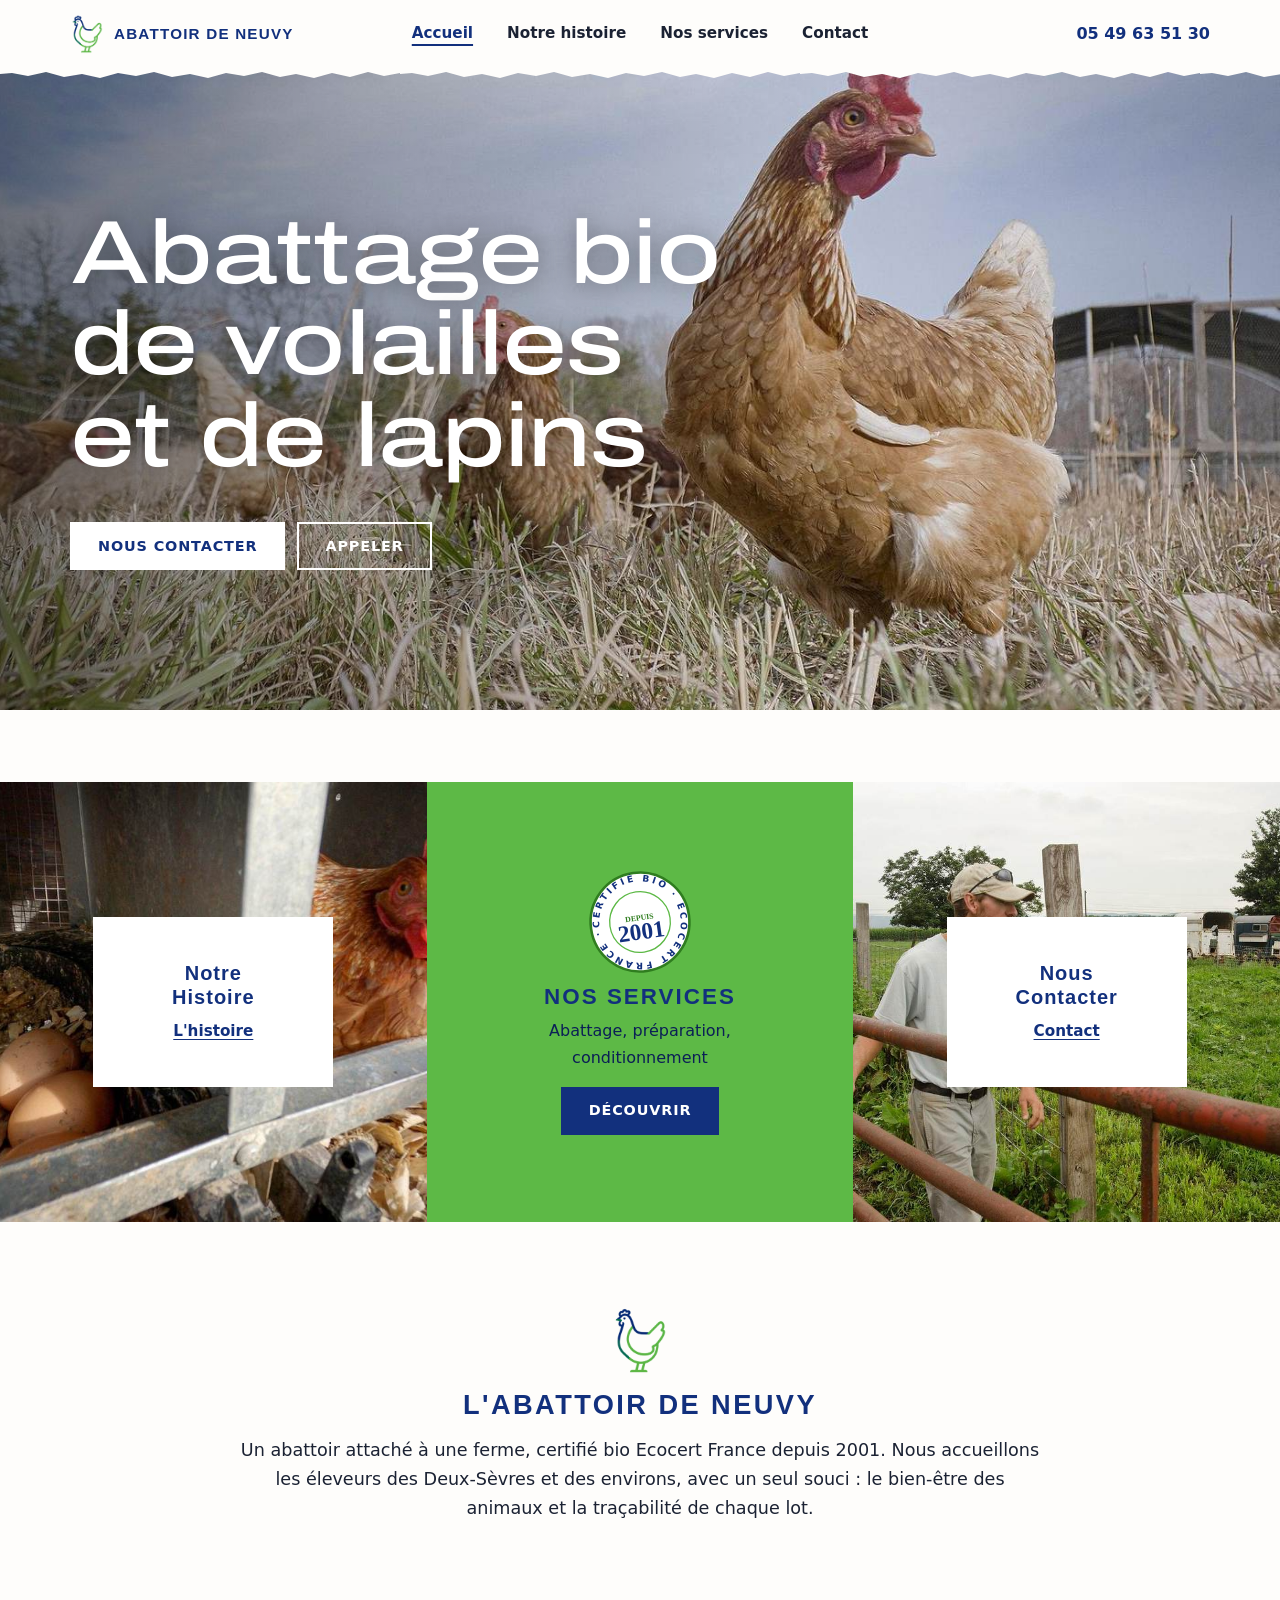
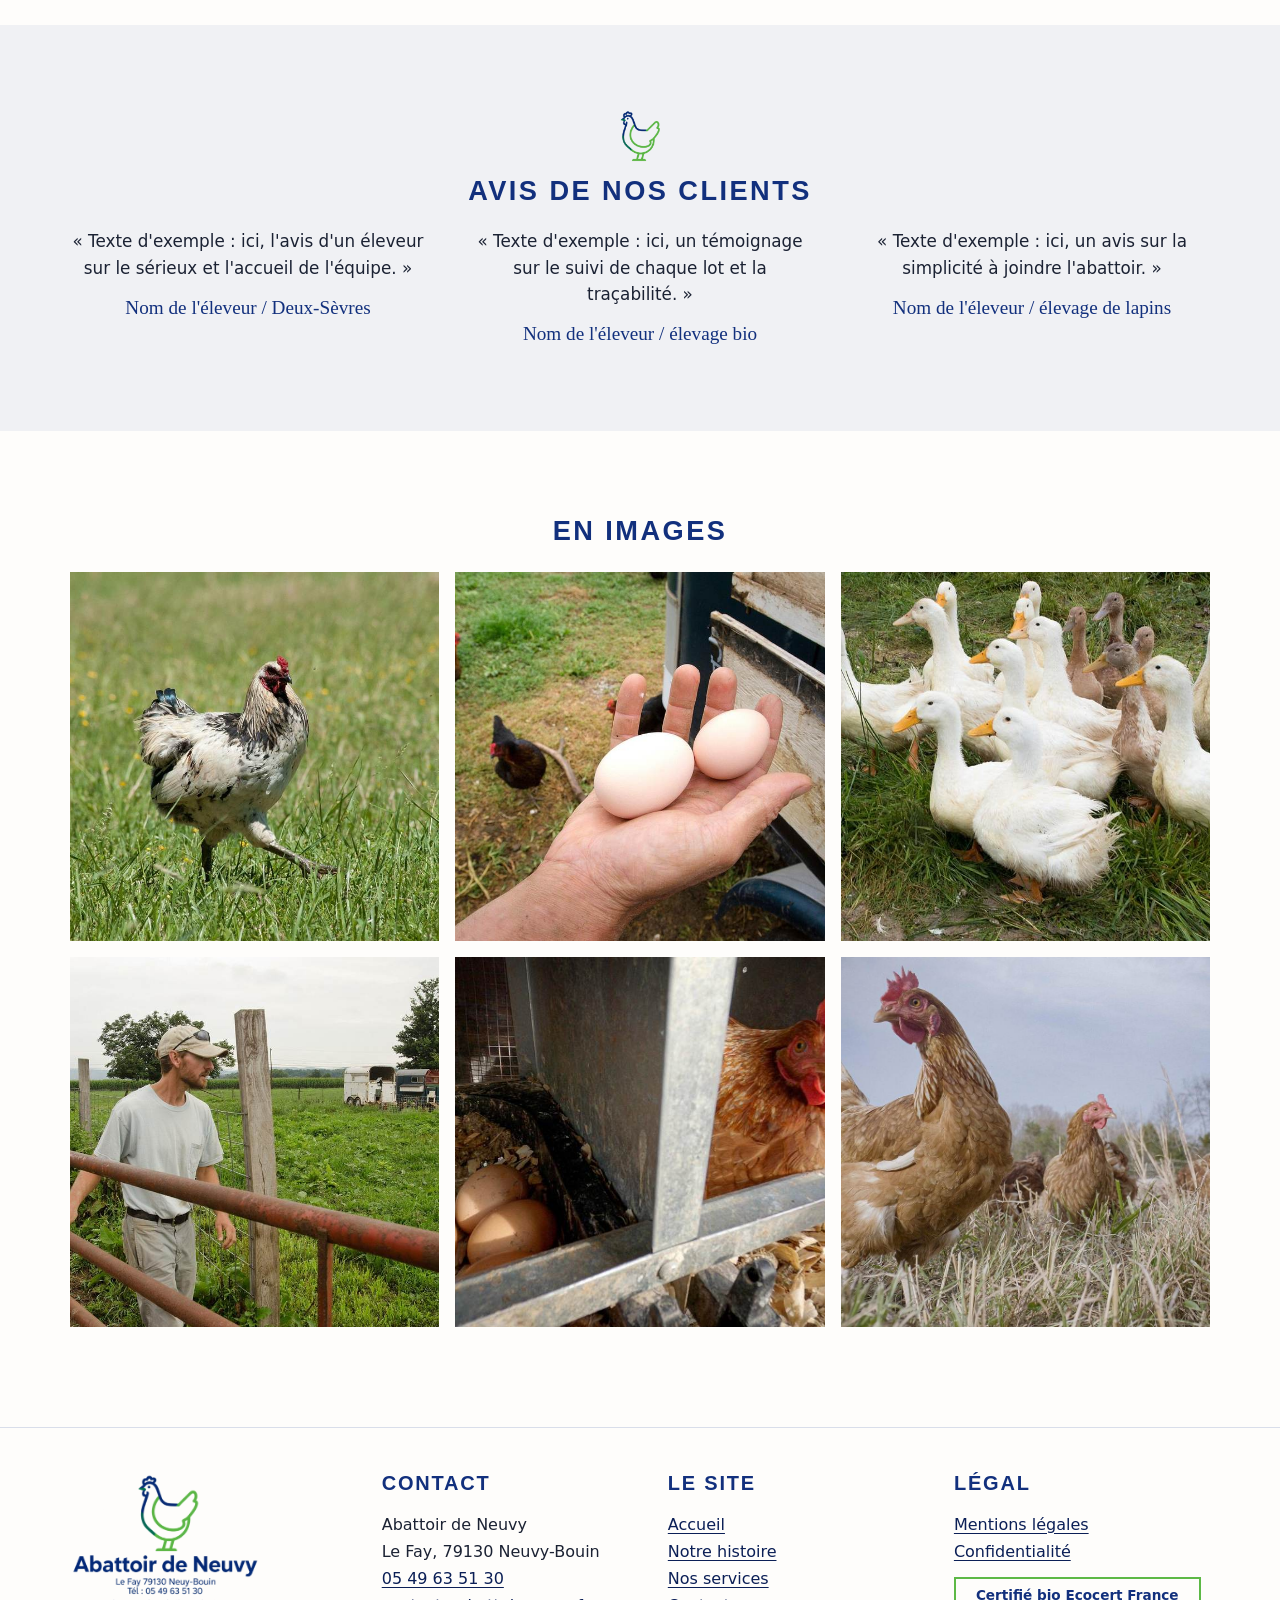
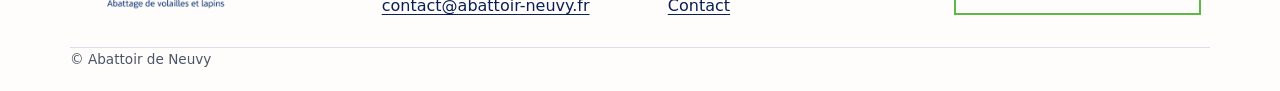
==== index.html @ 2ed4607c "first commit" ====
<!DOCTYPE html>
<html lang="fr">
<head>
<meta charset="utf-8">
<meta name="viewport" content="width=device-width, initial-scale=1">
<title>Abattoir de volailles bio en Deux-Sèvres | Abattoir de Neuvy</title>
<meta name="description" content="Abattoir de volailles et de lapins certifié bio Ecocert France à Neuvy-Bouin (Deux-Sèvres). Contactez-nous en ligne.">
<meta name="theme-color" content="#fefdfb">
<link rel="icon" type="image/png" href="assets/logo-poule.png">
<link rel="stylesheet" href="css/style.css?v=9da95cef">
<script src="js/main.js?v=9da95cef" defer></script>
</head>
<body>
<a class="skip" href="#main">Aller au contenu</a>
<header class="site-header">
  <div class="wrap bar">
    <a class="brand" href="index.html"><img src="assets/logo-poule.png" alt="" width="34" height="40"><span>Abattoir de Neuvy</span></a>
    <button class="menu-btn" type="button" aria-expanded="false" aria-controls="nav"><span class="sr">Menu</span><svg width="24" height="24" viewBox="0 0 24 24" fill="none" stroke="currentColor" stroke-width="2.4" stroke-linecap="round" aria-hidden="true"><path d="M4 6h16M4 12h16M4 18h16"/></svg></button>
    <nav id="nav" class="nav" aria-label="Navigation principale"><a href="index.html" aria-current="page">Accueil</a><a href="histoire.html">Notre histoire</a><a href="services.html">Nos services</a><a href="contact.html">Contact</a></nav>
    <a class="head-tel" data-cfg-tel href="tel:+33549635130"><span data-cfg="tel">05 49 63 51 30</span></a>
  </div>
</header>
<main id="main">

<section class="hero-img">
  <img src="assets/photos/poules-prairie.jpg" width="1400" height="788" alt="">
  <div class="wrap">
    <h1 data-content="accroche">Abattage bio de volailles et de lapins</h1>
    <div class="btn-row"><a class="btn btn-white" href="contact.html#formulaire">Nous contacter</a><a class="btn btn-line" data-cfg-tel href="tel:+33549635130">Appeler</a></div>
  </div>
</section>

<div class="trio">
  <div class="tile">
    <img src="assets/photos/nid-oeufs.jpg" width="1000" height="562" alt="" loading="lazy">
    <div class="label"><h3>Notre<br>histoire</h3><a href="histoire.html">L'histoire</a></div>
  </div>
  <div class="tile tile-panel">
    <div>
      <div class="stamp"><svg viewBox="0 0 120 120" role="img" aria-label="Certifié bio Ecocert France depuis 2001"><circle cx="60" cy="60" r="57" fill="#ffffff" stroke="#2f7d1f" stroke-width="3"/><circle cx="60" cy="60" r="35" fill="none" stroke="#5db946" stroke-width="1.5"/><defs><path id="arc" d="M60,60 m-47,0 a47,47 0 1,1 94,0 a47,47 0 1,1 -94,0"/></defs><text font-family="system-ui,Arial,sans-serif" font-size="10.5" font-weight="700" fill="#12307d"><textPath href="#arc" textLength="290" lengthAdjust="spacing">CERTIFIÉ BIO · ECOCERT FRANCE · </textPath></text><text x="60" y="58" text-anchor="middle" font-family="Georgia,serif" font-size="9" font-weight="700" fill="#2f7d1f">DEPUIS</text><text x="60" y="80" text-anchor="middle" font-family="Georgia,serif" font-size="27" font-weight="700" fill="#12307d">2001</text></svg></div>
      <h3>Nos services</h3>
      <p>Abattage, préparation, conditionnement</p>
      <a class="btn btn-primary" href="services.html">Découvrir</a>
    </div>
  </div>
  <div class="tile">
    <img src="assets/photos/eleveur-cloture.jpg" width="1000" height="662" alt="" loading="lazy">
    <div class="label"><h3>Nous<br>contacter</h3><a href="contact.html#formulaire">Contact</a></div>
  </div>
</div>

<section class="intro">
  <div class="wrap">
    <img class="icon" src="assets/logo-poule.png" width="58" height="68" alt="" loading="lazy">
    <h2>L'Abattoir de Neuvy</h2>
    <p data-content="accueil_intro">Un abattoir attaché à une ferme, certifié bio Ecocert France depuis 2001. Nous accueillons les éleveurs des Deux-Sèvres et des environs, avec un seul souci : le bien-être des animaux et la traçabilité de chaque lot.</p>
  </div>
</section>

<section class="avis">
  <div class="wrap">
    <img class="avis-icon" src="assets/logo-poule.png" width="46" height="54" alt="" loading="lazy">
    <h2>Avis de nos clients</h2>
    <ul class="avis-list" data-avis><li><blockquote><p>Texte d'exemple : ici, l'avis d'un éleveur sur le sérieux et l'accueil de l'équipe.</p><footer>Nom de l'éleveur / Deux-Sèvres</footer></blockquote></li><li><blockquote><p>Texte d'exemple : ici, un témoignage sur le suivi de chaque lot et la traçabilité.</p><footer>Nom de l'éleveur / élevage bio</footer></blockquote></li><li><blockquote><p>Texte d'exemple : ici, un avis sur la simplicité à joindre l'abattoir.</p><footer>Nom de l'éleveur / élevage de lapins</footer></blockquote></li></ul>
  </div>
</section>

<section>
  <div class="wrap center">
    <h2>En images</h2>
    <ul class="galerie" style="list-style:none;padding:0"><li><img src="assets/photos/poule-herbe.jpg" width="1000" height="664" alt="Poule marchant dans une prairie fleurie" loading="lazy"></li><li><img src="assets/photos/oeufs-main.jpg" width="1000" height="662" alt="Deux oeufs frais dans une main, poules en arrière-plan" loading="lazy"></li><li><img src="assets/photos/canards.jpg" width="1000" height="597" alt="Groupe de canards blancs sur l'herbe" loading="lazy"></li><li><img src="assets/photos/eleveur-cloture.jpg" width="1000" height="662" alt="Éleveur appuyé à la clôture de sa prairie" loading="lazy"></li><li><img src="assets/photos/nid-oeufs.jpg" width="1000" height="562" alt="Poule dans son nid, à côté de ses oeufs" loading="lazy"></li><li><img src="assets/photos/poules-prairie.jpg" width="1400" height="788" alt="Poules en plein air sur une prairie" loading="lazy"></li></ul>
  </div>
</section>

<script type="application/ld+json">
{"@context": "https://schema.org", "@type": "LocalBusiness", "name": "Abattoir de Neuvy", "description": "Abattoir de volailles et de lapins certifié bio Ecocert France, Deux-Sèvres.", "telephone": "+33549635130", "address": {"@type": "PostalAddress", "streetAddress": "Le Fay", "postalCode": "79130", "addressLocality": "Neuvy-Bouin", "addressCountry": "FR"}}
</script>
</main>
<footer class="site-footer">
  <div class="wrap">
    <div class="foot-grid">
      <p class="foot-logo"><img src="assets/logo-complet.png" width="900" height="655" alt="Logo Abattoir de Neuvy : une poule au trait bleu marine et vert" loading="lazy"></p>
      <div>
        <h2>Contact</h2>
        <p>Abattoir de Neuvy<br><span data-cfg="adresse">Le Fay, 79130 Neuvy-Bouin</span><br><a data-cfg-tel href="tel:+33549635130"><span data-cfg="tel">05 49 63 51 30</span></a><br><a data-cfg-mail href="mailto:contact@abattoir-neuvy.fr">contact@abattoir-neuvy.fr</a></p>
      </div>
      <div>
        <h2>Le site</h2>
        <ul><li><a href="index.html">Accueil</a></li><li><a href="histoire.html">Notre histoire</a></li><li><a href="services.html">Nos services</a></li><li><a href="contact.html">Contact</a></li></ul>
      </div>
      <div>
        <h2>Légal</h2>
        <ul>
          <li><a href="mentions-legales.html">Mentions légales</a></li>
          <li><a href="confidentialite.html">Confidentialité</a></li>
        </ul>
        <p class="foot-bio">Certifié bio Ecocert France</p>
      </div>
    </div>
    <p class="copy">© Abattoir de Neuvy</p>
  </div>
</footer>
<a class="callbar" data-cfg-tel href="tel:+33549635130"><svg width="22" height="22" viewBox="0 0 24 24" fill="currentColor" aria-hidden="true"><path d="M6.6 10.8a15 15 0 0 0 6.6 6.6l2.2-2.2a1 1 0 0 1 1-.25 11 11 0 0 0 3.5.56 1 1 0 0 1 1 1V20a1 1 0 0 1-1 1A17 17 0 0 1 3 4a1 1 0 0 1 1-1h3.5a1 1 0 0 1 1 1c0 1.2.2 2.4.57 3.5a1 1 0 0 1-.25 1z"/></svg><span>Appeler le <span data-cfg="tel">05 49 63 51 30</span></span></a>
</body>
</html>
---- css/style.css ----
/* Abattoir de Neuvy - mobile first (360 px), puis tablette et ordinateur.
   Composition inspiree d'un modele "ferme" : grand titre sur photo, panneaux colores,
   titres en capitales, signatures manuscrites. Couleurs : bleu marine et vert du logo. */
:root {
  --paper: #fefdfb;
  --paper-2: #f0f1f4;
  --navy: #12307d;
  --navy-dark: #0b1f56;
  --green: #5db946;
  --green-dark: #2f7d1f;
  --panel: #5db946;
  --ink: #1b2233;
  --muted: #4b5568;
  --line: #d9deea;
  --danger: #b3261e;
  --err: #6e0f0a;
  --tap: 48px;
  --display: "Arial", system-ui, -apple-system, "Segoe UI", Roboto, sans-serif;
  --sans: system-ui, -apple-system, "Segoe UI", Roboto, Arial, sans-serif;
  --script: "Segoe Script", "Bradley Hand", "Brush Script MT", "Snell Roundhand", cursive;
}

*, *::before, *::after { box-sizing: border-box; }
html { scroll-behavior: smooth; -webkit-text-size-adjust: 100%; }
body { margin: 0; font: 400 1rem/1.65 var(--sans); color: var(--ink); background: var(--paper); padding-bottom: 76px; }
img, svg { max-width: 100%; height: auto; }
a { color: var(--navy); text-underline-offset: 3px; }
a:hover { color: var(--green-dark); }
:focus-visible { outline: 3px solid var(--navy); outline-offset: 3px; }
.sr { position: absolute; width: 1px; height: 1px; overflow: hidden; clip: rect(0 0 0 0); white-space: nowrap; }
.skip { position: absolute; left: -999px; top: 8px; background: var(--navy); color: #fff; padding: 12px 16px; z-index: 100; }
.skip:focus { left: 8px; }
.wrap { width: 100%; max-width: 1180px; margin: 0 auto; padding: 0 20px; }

h1, h2, h3 { font-family: var(--display); color: var(--navy); line-height: 1.15; margin: 0 0 .6em; }
h2 { font-size: 1.45rem; font-weight: 700; text-transform: uppercase; letter-spacing: .09em; }
h3 { font-size: 1.1rem; font-weight: 700; }
p { margin: 0 0 1em; }
.center { text-align: center; }
.script { font: 400 1.25rem/1.3 var(--script); color: var(--navy); margin: 0 0 1em; }

/* En-tete : bord de papier dechire */
.site-header { position: sticky; top: 0; z-index: 50; background: var(--paper); }
.site-header::after { content: ""; position: absolute; left: 0; right: 0; top: 100%; height: 12px; pointer-events: none;
  background: url("data:image/svg+xml,%3Csvg xmlns='http://www.w3.org/2000/svg' viewBox='0 0 400 12' preserveAspectRatio='none'%3E%3Cpath fill='%23fefdfb' d='M0 0H400V5L384 8 368 4 350 9 332 5 314 10 296 6 280 9 262 4 244 8 226 5 208 10 190 6 172 9 154 4 136 8 118 5 100 10 82 6 64 9 46 4 28 8 12 5 0 6Z'/%3E%3C/svg%3E") repeat-x left top / 400px 12px; }
.bar { display: flex; align-items: center; justify-content: space-between; min-height: 68px; gap: 16px; }
.brand { display: flex; align-items: center; gap: 10px; text-decoration: none; color: var(--navy); font: 700 .95rem/1.1 var(--display); text-transform: uppercase; letter-spacing: .08em; }
.brand img { display: block; width: 34px; height: auto; }
.menu-btn { min-width: var(--tap); min-height: var(--tap); border: 2px solid var(--navy); background: transparent; color: var(--navy); cursor: pointer; display: inline-flex; align-items: center; justify-content: center; }
.nav { display: none; position: absolute; left: 0; right: 0; top: 100%; background: var(--paper); padding: 8px 20px 18px; margin-top: 12px; }
.nav.open { display: block; }
.nav a { display: flex; align-items: center; min-height: var(--tap); text-decoration: none; color: var(--ink); font-weight: 600; border-bottom: 1px solid var(--line); }
.nav a[aria-current="page"] { color: var(--navy); text-decoration: underline; text-decoration-thickness: 2px; text-underline-offset: 6px; }
.nav a:hover { color: var(--green-dark); }
.head-tel { display: none; }

/* Boutons rectangulaires */
.btn { display: inline-flex; align-items: center; justify-content: center; min-height: var(--tap); padding: 0 26px; border-radius: 0; font: 700 .9rem/1.1 var(--sans); letter-spacing: .06em; text-transform: uppercase; text-decoration: none; border: 2px solid var(--navy); cursor: pointer; text-align: center; }
.btn-primary { background: var(--navy); color: #fff; }
.btn-primary:hover { background: var(--navy-dark); color: #fff; }
.btn-ghost { background: transparent; color: var(--navy); }
.btn-ghost:hover { background: var(--navy); color: #fff; }
.btn-white { background: #fff; border-color: #fff; color: var(--navy); }
.btn-white:hover { background: transparent; color: #fff; }
.btn-line { background: transparent; border-color: #fff; color: #fff; }
.btn-line:hover { background: #fff; color: var(--navy); }
.btn-row { display: flex; flex-wrap: wrap; gap: 12px; margin-top: 22px; }
.btn-row .btn { flex: 1 1 100%; }
.center .btn-row, .btn-row.center { justify-content: center; }

.callbar { position: fixed; left: 12px; right: 12px; bottom: 12px; z-index: 60; min-height: 54px; display: flex; align-items: center; justify-content: center; gap: 10px; background: var(--green); color: var(--navy-dark); text-decoration: none; font-weight: 800; border: 2px solid var(--navy-dark); box-shadow: 4px 4px 0 var(--navy-dark); }
.callbar:hover { color: var(--navy-dark); background: #7fcf6a; }

/* Grand titre sur photo */
.hero-img { position: relative; display: flex; align-items: flex-end; min-height: 520px; color: #fff; background: #3b4a3a; margin: 0 0 44px; }
.hero-img > img { position: absolute; inset: 0; width: 100%; height: 100%; object-fit: cover; transform: scaleX(-1); }
.hero-img::after { content: ""; position: absolute; inset: 0; background: linear-gradient(to top, rgba(0, 0, 0, .38), rgba(0, 0, 0, 0) 55%); }
.hero-img .wrap { position: relative; z-index: 2; padding-bottom: 48px; padding-top: 90px; text-align: left; }
.hero-img h1 { text-shadow: 0 2px 24px rgba(0, 0, 0, .35); color: #fff; font-weight: 400; text-transform: none; letter-spacing: .01em; font-size: clamp(2.9rem, 13vw, 4.6rem); line-height: 1.02; margin: 0 0 .45em; max-width: 6.2em; }
.hero-img.small { min-height: 360px; }
.hero-img.small h1 { font-size: clamp(2.4rem, 10vw, 3.8rem); }
.hero-img .btn-row { margin-top: 8px; }

.stamp { width: 104px; height: 104px; transform: rotate(-8deg); display: block; }
.stamp svg { width: 100%; height: 100%; display: block; }

/* Trois panneaux */
.trio { display: grid; }
.tile { position: relative; min-height: 340px; display: grid; place-items: center; padding: 28px 20px; text-align: center; overflow: hidden; }
.tile > img { position: absolute; inset: 0; width: 100%; height: 100%; object-fit: cover; }
.tile .label { position: relative; background: #fff; padding: 40px 12px; width: 240px; max-width: 90%; text-align: center; box-sizing: border-box; height: 170px; display: flex; flex-direction: column; justify-content: center; }
.tile .label h3 { text-transform: capitalize; letter-spacing: .05em; white-space: nowrap; margin-bottom: .5em; line-height: 1.2; font-size: 1.25rem; }
.tile-panel { background: var(--panel); }
.tile-panel .stamp { margin: 0 auto 10px; }
.tile-panel h3 { text-transform: uppercase; letter-spacing: .09em; font-size: 1.4rem; margin-bottom: .4em; }
.tile-panel p { margin: 0 auto 1em; max-width: 18em; color: var(--navy-dark); }

/* Sections */
section { padding: 56px 0; }
.band { background: var(--paper-2); }
.intro { text-align: center; }
.intro .icon, .visit .icon { display: block; margin: 0 auto 14px; width: 58px; height: auto; }
.intro p { max-width: 46em; margin-left: auto; margin-right: auto; font-size: 1.1rem; }
.page-title { padding: 44px 0 26px; }

/* Avis */
.avis { background: var(--paper-2); text-align: center; }
.avis-icon { display: block; margin: 0 auto 12px; width: 46px; height: auto; }
.avis-simule { display: inline-block; border: 1px dashed var(--danger); color: #6e140f; padding: 4px 10px; font-weight: 600; font-size: .85rem; margin: 0 0 18px; background: #fff; }
.avis-list { list-style: none; margin: 22px 0 0; padding: 0; display: grid; gap: 34px; }
.avis blockquote { margin: 0; }
.avis blockquote p { font-size: 1.05rem; line-height: 1.55; margin: 0 0 .9em; }
.avis blockquote p::before { content: "\00AB\00A0"; }
.avis blockquote p::after { content: "\00A0\00BB"; }
.avis footer { font: 400 1.2rem/1.3 var(--script); color: var(--navy); }

/* Galerie */
.galerie { display: grid; grid-template-columns: 1fr 1fr; gap: 12px; margin-top: 26px; }
.galerie img { display: block; width: 100%; aspect-ratio: 1 / 1; object-fit: cover; }

/* Visiter */
.visit { text-align: center; }
.visit-cols { display: grid; gap: 18px; margin: 26px auto 26px; max-width: 760px; }
.visit-cols p { margin: 0; }
.visit-cols strong { display: block; font: 700 .8rem/1.2 var(--sans); letter-spacing: .12em; text-transform: uppercase; color: var(--green-dark); margin-bottom: 6px; }

/* Bloc panneau colore + photo */
.story { display: grid; background: var(--panel); position: relative; }
.story-panel { position: relative; padding: 56px 26px; text-align: center; display: grid; align-content: center; justify-items: center; }
.story-panel h2 { margin-bottom: .3em; }
.story-panel p { max-width: 28em; margin-left: auto; margin-right: auto; color: var(--navy-dark); }
.story-photo img { display: block; width: 100%; height: 280px; object-fit: cover; }
.story + .story { margin-top: 0; }

/* Services */
.cols { display: grid; gap: 14px; list-style: none; padding: 0; margin: 28px 0 0; }
.cols li { background: #fff; padding: 28px 22px; text-align: center; }
.cols .num { display: block; font: 400 1.4rem/1 var(--script); color: var(--green-dark); margin-bottom: 10px; }
.cols h3 { margin-bottom: .4em; }
.cols p { margin: 0; }
.especes-row { list-style: none; margin: 26px 0 0; padding: 0; display: flex; flex-wrap: wrap; justify-content: center; gap: 12px 0; }
.especes-row li { font: 700 1.05rem/1 var(--display); text-transform: uppercase; letter-spacing: .1em; color: var(--navy); padding: 6px 22px; border-left: 1px solid var(--navy); }
.especes-row li:first-child { border-left: 0; }
.process { list-style: none; margin: 28px 0 0; padding: 0; display: grid; grid-template-columns: 1fr 1fr; gap: 14px; }
.process li { border: 1px solid var(--line); padding: 22px 14px; text-align: center; background: #fff; }
.process .n { display: block; font: 400 2.2rem/1 var(--script); color: var(--green-dark); margin-bottom: 8px; }
.process strong { display: block; font: 700 .95rem/1.2 var(--display); text-transform: uppercase; letter-spacing: .08em; color: var(--navy); margin-bottom: .4em; }
.process p { margin: 0; font-size: .95rem; }
.visit-cols p strong + * { margin-top: 0; }
.visit-cols p strong:not(:first-child) { margin-top: 16px; }

.note-simule { background: #fff; border: 2px dashed var(--danger); color: #6e140f; padding: 12px 14px; margin-bottom: 22px; font-weight: 600; }
.prose h2 { margin-top: 1.6em; font-size: 1.15rem; }
.prose ul { padding-left: 1.2em; }

/* Formulaire epure : champs soulignes, panneau vert + photo */
.contact-card { display: grid; background: var(--panel); position: relative; }
.contact-photo { order: -1; }
.contact-photo img { display: block; width: 100%; height: 220px; object-fit: cover; object-position: 18% 50%; }
.contact-panel { position: relative; padding: 34px 20px 40px; min-width: 0; color: var(--navy-dark); }
.panel-title { text-align: center; text-transform: uppercase; letter-spacing: .12em; font-size: 1.7rem; font-weight: 700; margin: 0 0 .4em; }
.panel-line { text-align: center; margin: 0 0 28px; display: flex; flex-wrap: wrap; justify-content: center; gap: 4px 14px; }
.panel-line a { color: var(--navy-dark); }
.form-clean { display: grid; gap: 28px; }
.step { border: 0; padding: 0; margin: 0; min-width: 0; display: grid; gap: 20px; }
.step > legend { float: left; width: 100%; padding: 0; margin: 0 0 2px; font: 700 .8rem/1.2 var(--sans); letter-spacing: .14em; text-transform: uppercase; color: var(--navy); }
.step > legend + * { clear: both; }
.sub { border: 0; padding: 0; margin: 0; min-width: 0; display: grid; gap: 8px; }
.sub > legend { padding: 0; margin-bottom: 8px; font-weight: 600; }
.field { display: grid; gap: 4px; align-content: start; }
.form-row { display: grid; gap: 20px; }
label, .label { font-weight: 600; font-size: .95rem; }
.req { color: var(--err); }
.hint { color: var(--navy-dark); font-size: .85rem; opacity: .85; }
input[type="text"], input[type="tel"], input[type="email"], input[type="number"], select, textarea {
  width: 100%; min-height: var(--tap); padding: 10px 2px; font: inherit; color: var(--navy-dark);
  border: 0; border-bottom: 2px solid var(--navy); border-radius: 0; background: transparent;
}
select { padding-right: 4px; cursor: pointer; }
textarea { min-height: 120px; resize: vertical; }
input:focus, select:focus, textarea:focus { box-shadow: 0 2px 0 var(--navy); outline: 3px solid rgba(11, 31, 86, .45); outline-offset: 2px; }
input[readonly] { opacity: .75; border-bottom-style: dashed; }
::placeholder { color: #2c3a63; opacity: .8; }
.motifs { display: grid; gap: 10px; }
.motif { display: block; cursor: pointer; font-weight: 600; }
.motif input, .chip input { position: absolute; opacity: 0; width: 1px; height: 1px; }
.motif > span, .chip > span { display: flex; align-items: center; justify-content: center; text-align: center; min-height: var(--tap); padding: 8px 14px; border: 2px solid var(--navy); background: transparent; color: var(--navy); }
.motif:hover > span, .chip:hover > span { background: rgba(255, 255, 255, .5); }
.motif input:checked + span, .chip input:checked + span { background: var(--navy); color: #fff; }
.motif input:focus-visible + span, .chip input:focus-visible + span { outline: 3px solid var(--navy-dark); outline-offset: 3px; }
.chips { display: grid; grid-template-columns: 1fr 1fr; gap: 10px; }
.chip { display: block; cursor: pointer; font-weight: 600; font-size: .95rem; }
.chip input:checked + span::before { content: "\2713"; margin-right: 8px; }
.send { display: grid; gap: 4px; }
.consent { display: flex; align-items: flex-start; gap: 12px; font-weight: 400; cursor: pointer; margin-bottom: 18px; font-size: .95rem; }
.consent input { width: 24px; height: 24px; flex: none; margin-top: 2px; accent-color: var(--navy); }
.btn-big { width: 100%; min-height: 56px; font-size: 1rem; }
.btn[disabled] { opacity: .7; cursor: wait; }
.field-error { color: var(--err); font-weight: 700; font-size: .9rem; }
.field-error:empty { display: none; }
[aria-invalid="true"] { border-color: var(--err) !important; }
.error-summary { border: 2px solid var(--err); background: #fff; padding: 12px 14px; margin-bottom: 18px; color: var(--ink); }
.error-summary ul { margin: 6px 0 0 18px; padding: 0; }
.confirm { background: #fff; border-left: 8px solid var(--green-dark); padding: 22px; color: var(--ink); }
.confirm h2 { margin-top: 0; }
.hp { position: absolute; left: -9999px; width: 1px; height: 1px; overflow: hidden; }
[hidden] { display: none !important; }

/* Pied de page */
.site-footer { background: var(--paper); border-top: 1px solid var(--line); padding: 44px 0 20px; }
.foot-grid { display: grid; gap: 30px; }
.foot-logo { margin: 0; max-width: 190px; }
.foot-logo img { display: block; width: 100%; height: auto; }
.site-footer h2 { font-size: 1.25rem; margin-bottom: .8em; }
.site-footer p, .site-footer ul { margin: 0; padding: 0; list-style: none; line-height: 1.7; }
.site-footer a { color: var(--navy-dark); }
.site-footer p.foot-bio { display: inline-block; margin-top: 12px !important; border: 2px solid var(--green); padding: 8px 20px; text-align: center; line-height: 1.3; font-weight: 700; font-size: .85rem; color: var(--navy); }
.copy { border-top: 1px solid var(--line); margin-top: 28px !important; padding-top: 14px; font-size: .85rem; color: var(--muted); }

/* Tablette */
@media (min-width: 640px) {
  .btn-row .btn { flex: 0 0 auto; }
  .hero-img { min-height: 600px; }
  .trio { grid-template-columns: 1fr 1fr; }
  .tile-panel { grid-column: 1 / -1; order: -1; }
  .cols.c3 { grid-template-columns: repeat(2, 1fr); }
  .galerie { grid-template-columns: repeat(3, 1fr); gap: 16px; }
  .avis-list { grid-template-columns: repeat(3, 1fr); gap: 36px; }
  .form-row { grid-template-columns: 1fr 1fr; }
  .motifs { grid-template-columns: 1fr 1fr; }
  .chips { grid-template-columns: repeat(3, 1fr); }
  .foot-grid { grid-template-columns: repeat(2, 1fr); }
  .contact-photo img { height: 300px; }
  .story-photo img { height: 340px; }
}

/* Ordinateur */
@media (min-width: 900px) {
  body { padding-bottom: 0; }
  h2 { font-size: 1.7rem; }
  .callbar { display: none; }
  .menu-btn { display: none; }
  .nav { display: flex !important; position: static; background: transparent; padding: 0; margin: 0; gap: 34px; }
  .nav a { border: 0; font-size: .95rem; }
  .head-tel { display: inline-flex; align-items: center; min-height: var(--tap); font-weight: 700; text-decoration: none; color: var(--navy); }
  .bar { display: grid; grid-template-columns: 1fr auto 1fr; }
  .head-tel { justify-self: end; }
  section { padding: 84px 0; }
  .hero-img { min-height: 640px; margin-bottom: 72px; }
  .hero-img h1 { font-size: clamp(4.4rem, 8.5vw, 7.6rem); max-width: 6.2em; }
  .hero-img.small { min-height: 420px; }
  .hero-img.small h1 { font-size: clamp(3.4rem, 6.5vw, 5.6rem); max-width: 7em; }
  .trio { grid-template-columns: 1fr 1fr 1fr; }
  .tile { min-height: 440px; }
  .tile-panel { grid-column: auto; order: 0; }
  .cols.c3 { grid-template-columns: repeat(3, 1fr); gap: 20px; }
  .process { grid-template-columns: repeat(3, 1fr); gap: 20px; }
  .split { grid-template-columns: 1fr 1fr; gap: 64px; }
  .story { grid-template-columns: 1fr 1fr; min-height: 460px; }
  .story.flip .story-photo { order: -1; }
  .story-panel { padding: 64px 56px; }
  .story-photo img { height: 100%; min-height: 100%; }
  .story-panel::after { content: ""; position: absolute; top: 50%; right: -32px; width: 64px; height: 64px; border-radius: 50%; background: var(--panel); transform: translateY(-50%); z-index: 3; }
  .story.flip .story-panel::after { right: auto; left: -32px; }
  .visit-cols { grid-template-columns: 1fr 1fr; gap: 0; }
  .visit-cols > p { padding: 6px 44px; }
  .visit-cols > p + p { border-left: 2px solid var(--navy); }
  .contact-card { grid-template-columns: minmax(0, 1.15fr) minmax(0, .85fr); }
  .contact-photo { order: 2; }
  .contact-photo img { height: 100%; min-height: 100%; }
  .contact-panel { padding: 52px 56px 56px; }
  .contact-panel::after { content: ""; position: absolute; top: 160px; right: -32px; width: 64px; height: 64px; border-radius: 50%; background: var(--panel); z-index: 3; }
  .chips { grid-template-columns: repeat(5, auto); justify-content: start; }
  .foot-grid { grid-template-columns: 1.1fr 1fr 1fr 1fr; align-items: start; }
}

@media (prefers-reduced-motion: reduce) { html { scroll-behavior: auto; } }

/* Especes avec photos */
.especes-row { display: grid; grid-template-columns: repeat(2, 1fr); gap: 14px; margin: 26px 0 0; }
.especes-row li { padding: 0; border: 0; position: relative; }
.especes-row li:first-child { border: 0; }
.especes-row img { display: block; width: 100%; height: auto; aspect-ratio: 4/3; object-fit: cover; }
.especes-row span { display: block; padding: 12px 0 0; font: 700 1rem/1 var(--display); text-transform: uppercase; letter-spacing: .12em; color: var(--navy); }
@media (min-width: 760px) { .especes-row { grid-template-columns: repeat(4, 1fr); gap: 20px; } }
.contact-panel { scroll-margin-top: 80px; }

/* Espace reduit sous le grand titre (pages interieures) */
.hero-img.small { margin-bottom: 48px; }
.hero-img.small:has(+ section.center) { margin-bottom: 0; }
.hero-img.small + section.center { padding: 72px 0; }
.hero-img.small + section.center .especes-row li:last-child, .hero-img.small + section.center .especes-row { margin-bottom: 0; }

/* Bloc texte centre verticalement dans le grand titre */
.hero-img { align-items: center; }
.hero-img .wrap { padding-top: 56px; padding-bottom: 56px; }
.hero-img h1:last-child { margin-bottom: 0; }
.hero-img::after { background: linear-gradient(to right, rgba(0,0,0,.38), rgba(0,0,0,0) 65%); }

/* Police des grands titres : Archivo large (licence SIL OFL), hebergee avec le site */
@font-face { font-family: "Archivo Large"; src: url("../assets/fonts/archivo-large-500.woff2") format("woff2"); font-weight: 500; font-display: swap; }
.hero-img h1 { font-family: "Archivo Large", Arial, sans-serif; font-weight: 500; letter-spacing: -.01em; max-width: none; font-size: clamp(2.4rem, 11vw, 4rem); }
@media (min-width: 900px) {
  .hero-img h1 { font-size: clamp(4rem, 7vw, 6.4rem); max-width: 7.6em; }
  .hero-img.small h1 { font-size: clamp(4rem, 7vw, 6.4rem); max-width: none; }
}
.hero-img.small h1 { font-size: clamp(2.4rem, 11vw, 4rem); }
@media (min-width: 900px) { .hero-img.small h1 { font-size: clamp(4rem, 7vw, 6.4rem); } }

/* Survol leger sur la galerie "En images" */
.galerie li { overflow: hidden; }
.galerie img { transition: transform .45s ease, filter .45s ease; }
.galerie li:hover img { transform: scale(1.06); filter: brightness(1.06); }
@media (prefers-reduced-motion: reduce) { .galerie img { transition: none; } .galerie li:hover img { transform: none; } }

/* Mobile : garder la tete de la poule visible dans le grand titre */
@media (max-width: 639px) { .hero-img > img[src*="poules-prairie"] { object-position: 20% 50%; } }

/* Mobile : les 6 etapes tiennent dans la largeur */
.process li { min-width: 0; }
@media (max-width: 639px) { .process { grid-template-columns: minmax(0, 1fr) minmax(0, 1fr); } .process li { padding-left: 6px; padding-right: 6px; } .process strong { font-size: .72rem; letter-spacing: .03em; overflow-wrap: anywhere; } }
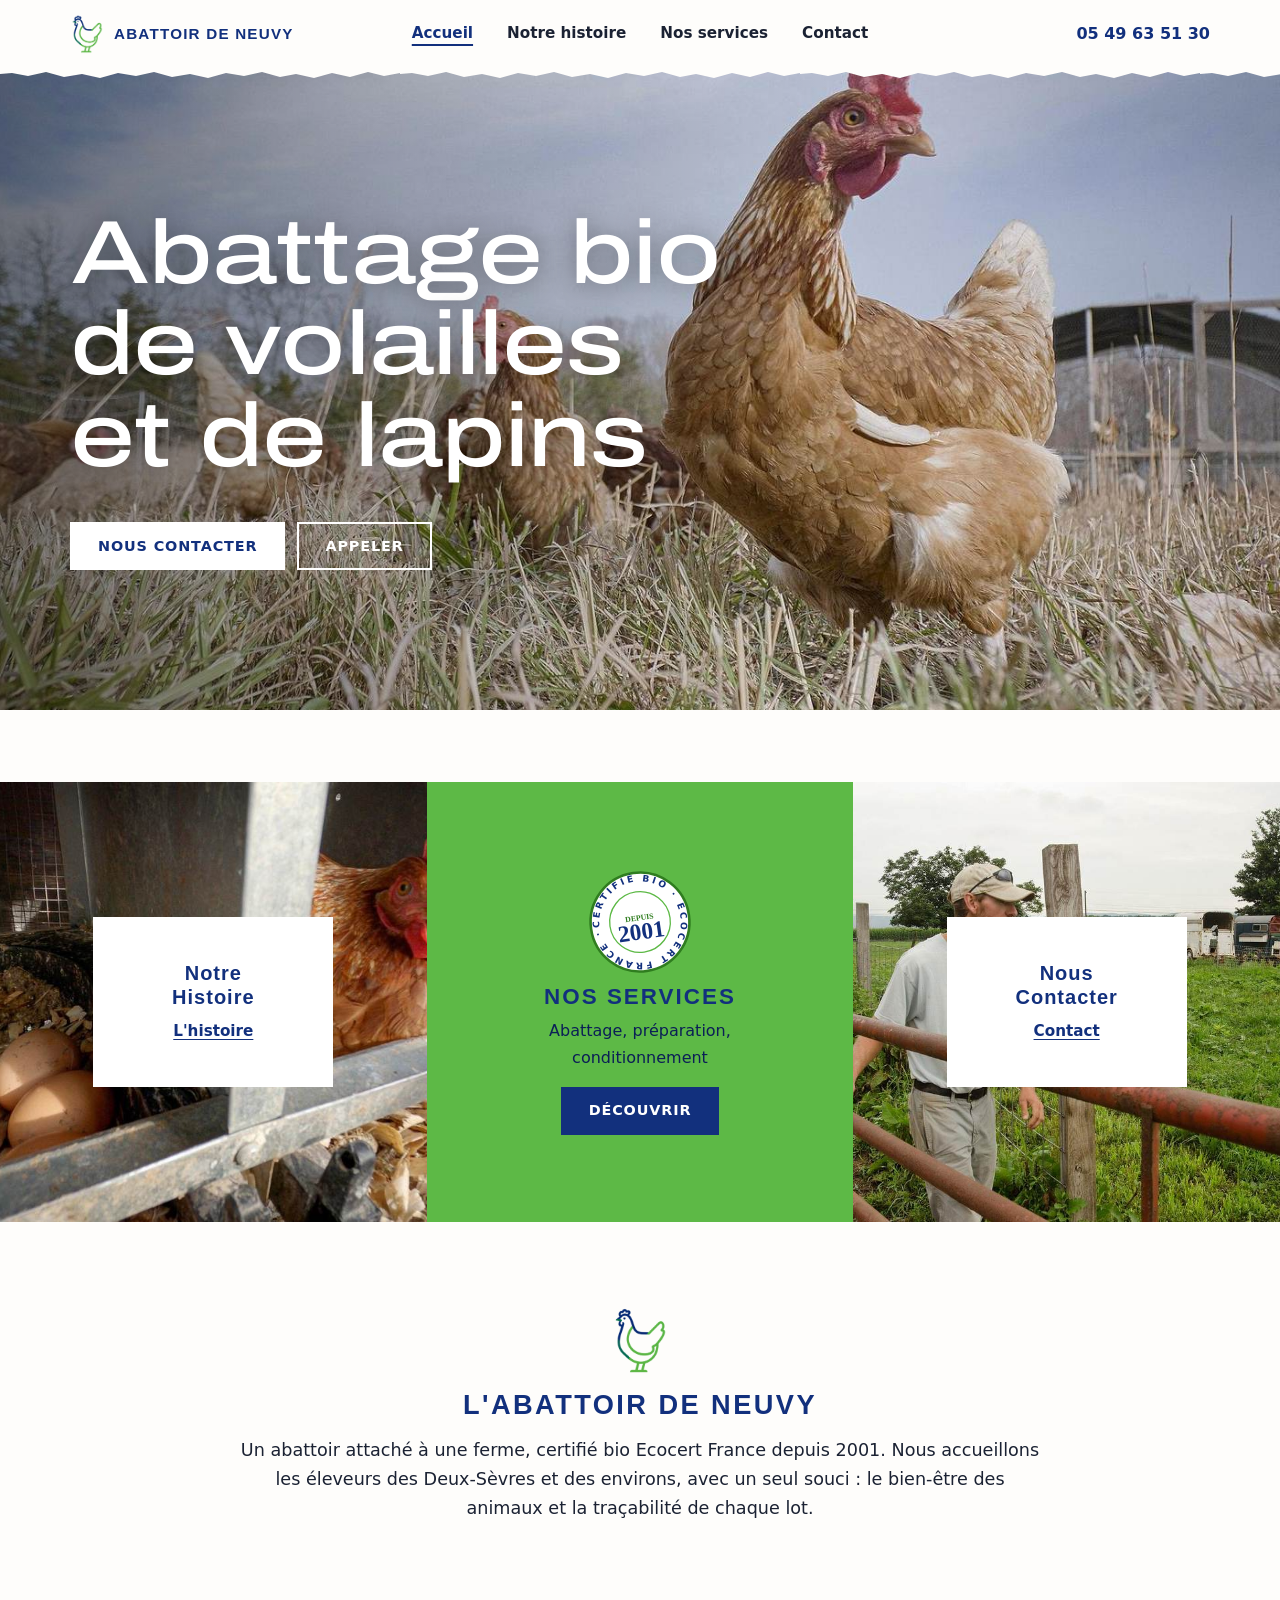
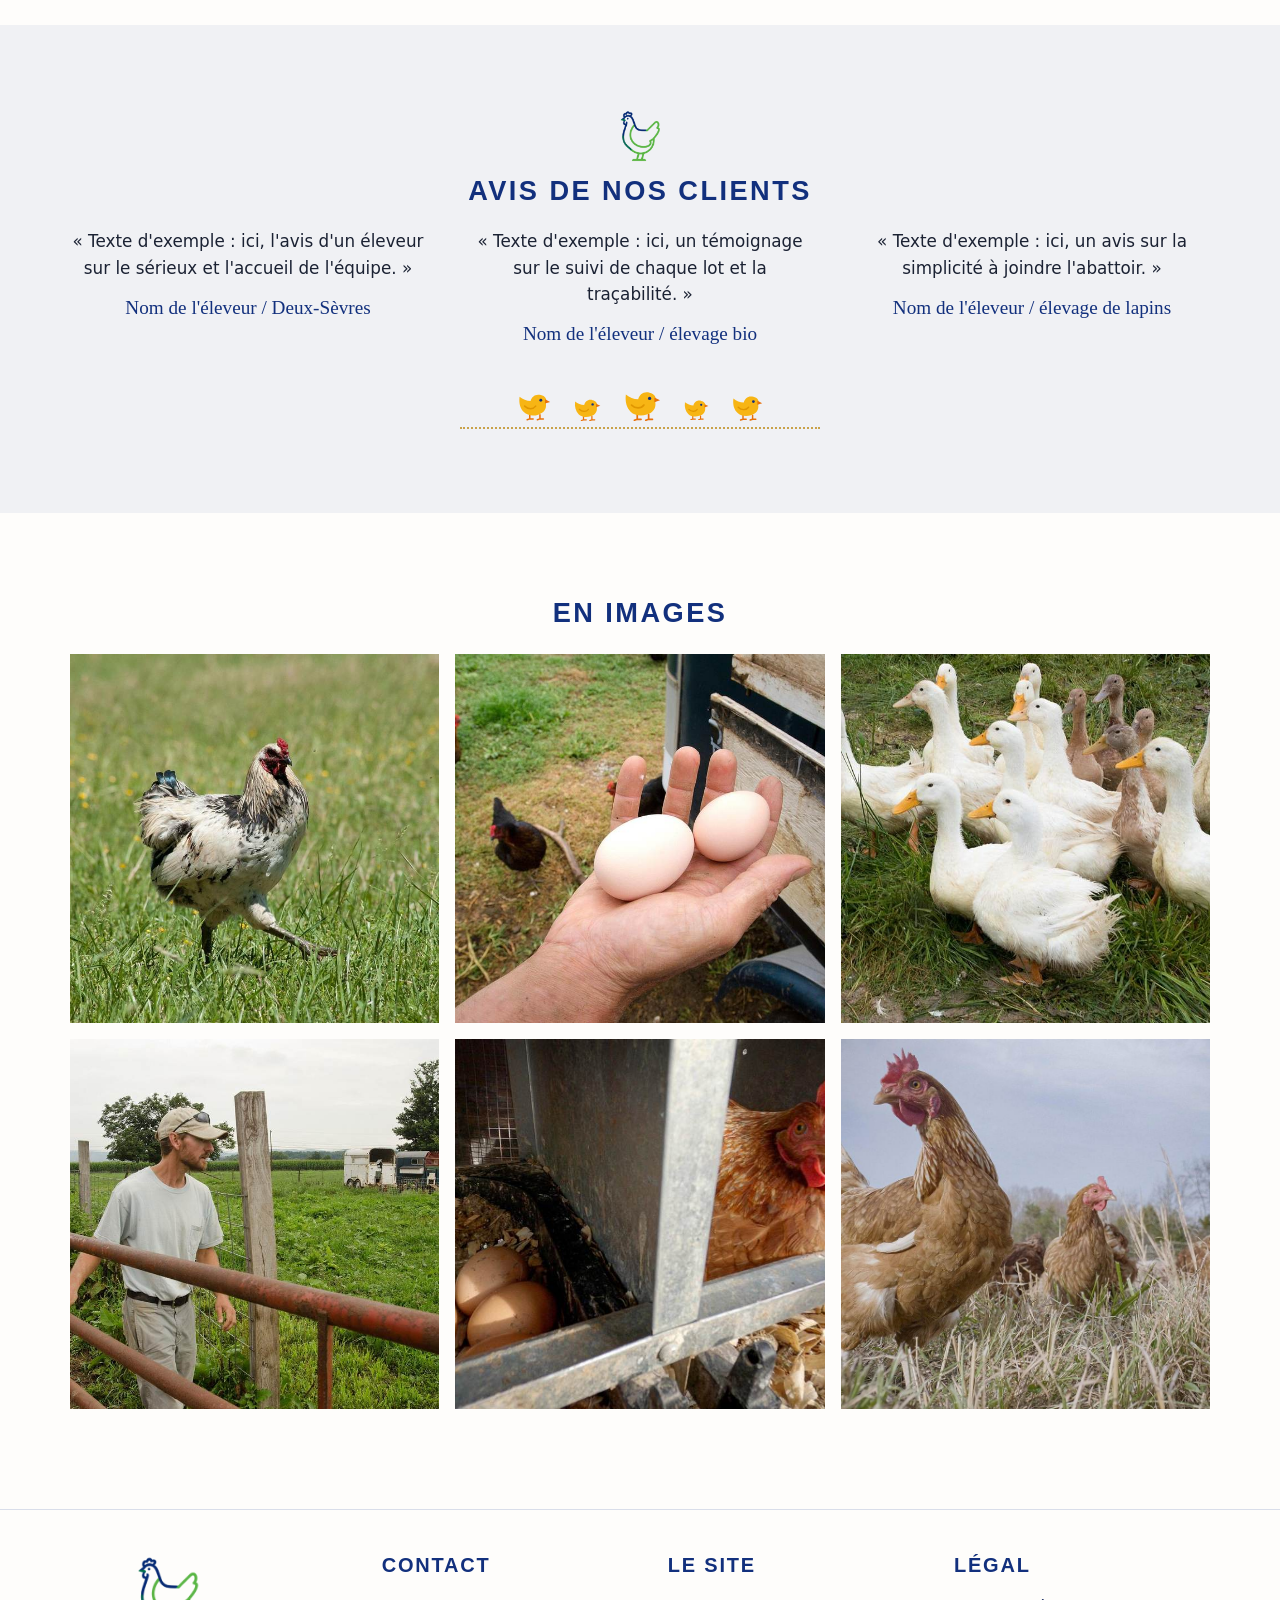
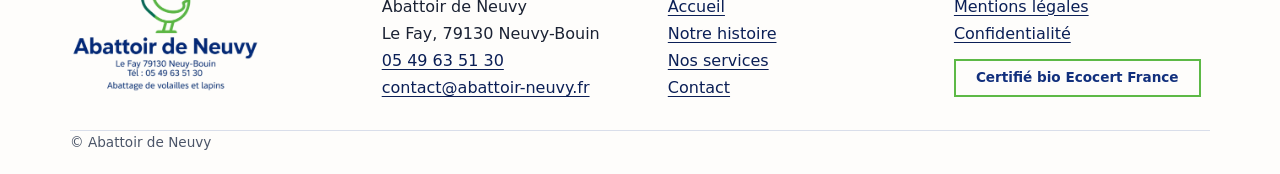
==== commit 17d88a00: "ajout poussins" ====
--- a/index.html
+++ b/index.html
@@ -7,8 +7,8 @@
 <meta name="description" content="Abattoir de volailles et de lapins certifié bio Ecocert France à Neuvy-Bouin (Deux-Sèvres). Contactez-nous en ligne.">
 <meta name="theme-color" content="#fefdfb">
 <link rel="icon" type="image/png" href="assets/logo-poule.png">
-<link rel="stylesheet" href="css/style.css?v=9da95cef">
-<script src="js/main.js?v=9da95cef" defer></script>
+<link rel="stylesheet" href="css/style.css?v=d6dd2740">
+<script src="js/main.js?v=d6dd2740" defer></script>
 </head>
 <body>
 <a class="skip" href="#main">Aller au contenu</a>
@@ -62,6 +62,7 @@
     <img class="avis-icon" src="assets/logo-poule.png" width="46" height="54" alt="" loading="lazy">
     <h2>Avis de nos clients</h2>
     <ul class="avis-list" data-avis><li><blockquote><p>Texte d'exemple : ici, l'avis d'un éleveur sur le sérieux et l'accueil de l'équipe.</p><footer>Nom de l'éleveur / Deux-Sèvres</footer></blockquote></li><li><blockquote><p>Texte d'exemple : ici, un témoignage sur le suivi de chaque lot et la traçabilité.</p><footer>Nom de l'éleveur / élevage bio</footer></blockquote></li><li><blockquote><p>Texte d'exemple : ici, un avis sur la simplicité à joindre l'abattoir.</p><footer>Nom de l'éleveur / élevage de lapins</footer></blockquote></li></ul>
+    <div class="parade" aria-hidden="true"><svg class="poussin vers-droite" viewBox="0 0 40 36" aria-hidden="true" focusable="false"><path d="M13 29v5m0 0h-4m4 0l3 1M25 29v5m0 0h-4m4 0l3 1" fill="none" stroke="#e8710a" stroke-width="1.8" stroke-linecap="round"/><path d="M12 6c6-2 11 2 12 7 5 0 9-2 13-5 1 8-1 14-5 18-4 4-11 5-17 3C8 27 5 22 6 16 4 11 7 7 12 6Z" fill="#f7b514"/><path d="M18 19c3 4 9 4 13 0" fill="none" stroke="#e09600" stroke-width="1.8" stroke-linecap="round"/><path d="M7 11L1 14l6 2Z" fill="#e8710a"/><circle cx="12" cy="12" r="1.7" fill="#12307d"/></svg><svg class="poussin vers-droite" viewBox="0 0 40 36" aria-hidden="true" focusable="false"><path d="M13 29v5m0 0h-4m4 0l3 1M25 29v5m0 0h-4m4 0l3 1" fill="none" stroke="#e8710a" stroke-width="1.8" stroke-linecap="round"/><path d="M12 6c6-2 11 2 12 7 5 0 9-2 13-5 1 8-1 14-5 18-4 4-11 5-17 3C8 27 5 22 6 16 4 11 7 7 12 6Z" fill="#f7b514"/><path d="M18 19c3 4 9 4 13 0" fill="none" stroke="#e09600" stroke-width="1.8" stroke-linecap="round"/><path d="M7 11L1 14l6 2Z" fill="#e8710a"/><circle cx="12" cy="12" r="1.7" fill="#12307d"/></svg><svg class="poussin vers-droite" viewBox="0 0 40 36" aria-hidden="true" focusable="false"><path d="M13 29v5m0 0h-4m4 0l3 1M25 29v5m0 0h-4m4 0l3 1" fill="none" stroke="#e8710a" stroke-width="1.8" stroke-linecap="round"/><path d="M12 6c6-2 11 2 12 7 5 0 9-2 13-5 1 8-1 14-5 18-4 4-11 5-17 3C8 27 5 22 6 16 4 11 7 7 12 6Z" fill="#f7b514"/><path d="M18 19c3 4 9 4 13 0" fill="none" stroke="#e09600" stroke-width="1.8" stroke-linecap="round"/><path d="M7 11L1 14l6 2Z" fill="#e8710a"/><circle cx="12" cy="12" r="1.7" fill="#12307d"/></svg><svg class="poussin vers-droite" viewBox="0 0 40 36" aria-hidden="true" focusable="false"><path d="M13 29v5m0 0h-4m4 0l3 1M25 29v5m0 0h-4m4 0l3 1" fill="none" stroke="#e8710a" stroke-width="1.8" stroke-linecap="round"/><path d="M12 6c6-2 11 2 12 7 5 0 9-2 13-5 1 8-1 14-5 18-4 4-11 5-17 3C8 27 5 22 6 16 4 11 7 7 12 6Z" fill="#f7b514"/><path d="M18 19c3 4 9 4 13 0" fill="none" stroke="#e09600" stroke-width="1.8" stroke-linecap="round"/><path d="M7 11L1 14l6 2Z" fill="#e8710a"/><circle cx="12" cy="12" r="1.7" fill="#12307d"/></svg><svg class="poussin vers-droite" viewBox="0 0 40 36" aria-hidden="true" focusable="false"><path d="M13 29v5m0 0h-4m4 0l3 1M25 29v5m0 0h-4m4 0l3 1" fill="none" stroke="#e8710a" stroke-width="1.8" stroke-linecap="round"/><path d="M12 6c6-2 11 2 12 7 5 0 9-2 13-5 1 8-1 14-5 18-4 4-11 5-17 3C8 27 5 22 6 16 4 11 7 7 12 6Z" fill="#f7b514"/><path d="M18 19c3 4 9 4 13 0" fill="none" stroke="#e09600" stroke-width="1.8" stroke-linecap="round"/><path d="M7 11L1 14l6 2Z" fill="#e8710a"/><circle cx="12" cy="12" r="1.7" fill="#12307d"/></svg></div>
   </div>
 </section>
 
--- a/css/style.css
+++ b/css/style.css
@@ -319,3 +319,20 @@
 /* Mobile : les 6 etapes tiennent dans la largeur */
 .process li { min-width: 0; }
 @media (max-width: 639px) { .process { grid-template-columns: minmax(0, 1fr) minmax(0, 1fr); } .process li { padding-left: 6px; padding-right: 6px; } .process strong { font-size: .72rem; letter-spacing: .03em; overflow-wrap: anywhere; } }
+
+/* Contact : la poule du logo et ses poussins */
+.famille { display: flex; justify-content: center; align-items: flex-end; gap: 8px; margin: 0 auto 14px; }
+.famille .icon { margin: 0 !important; }
+.famille .poussin { width: 30px; height: auto; flex: none; }
+.famille .poussin.petit { width: 24px; }
+.famille .vers-droite { transform: scaleX(-1); margin-right: 6px; margin-left: 22px; }
+
+/* Avis : file de poussins qui trottinent sous les temoignages */
+.parade { display: flex; justify-content: center; align-items: flex-end; gap: 22px; margin: 40px auto 0; max-width: 360px; padding-bottom: 6px; border-bottom: 2px dotted #c9a24a; }
+.parade .poussin { flex: none; width: 34px; height: auto; transform: scaleX(-1); animation: trotte 1.6s ease-in-out infinite; }
+.parade .poussin:nth-child(2) { width: 28px; animation-delay: .2s; }
+.parade .poussin:nth-child(3) { width: 38px; animation-delay: .4s; }
+.parade .poussin:nth-child(4) { width: 26px; animation-delay: .6s; }
+.parade .poussin:nth-child(5) { width: 32px; animation-delay: .8s; }
+@keyframes trotte { 0%, 60%, 100% { translate: 0 0; } 30% { translate: 0 -7px; } }
+@media (prefers-reduced-motion: reduce) { .parade .poussin { animation: none; } }
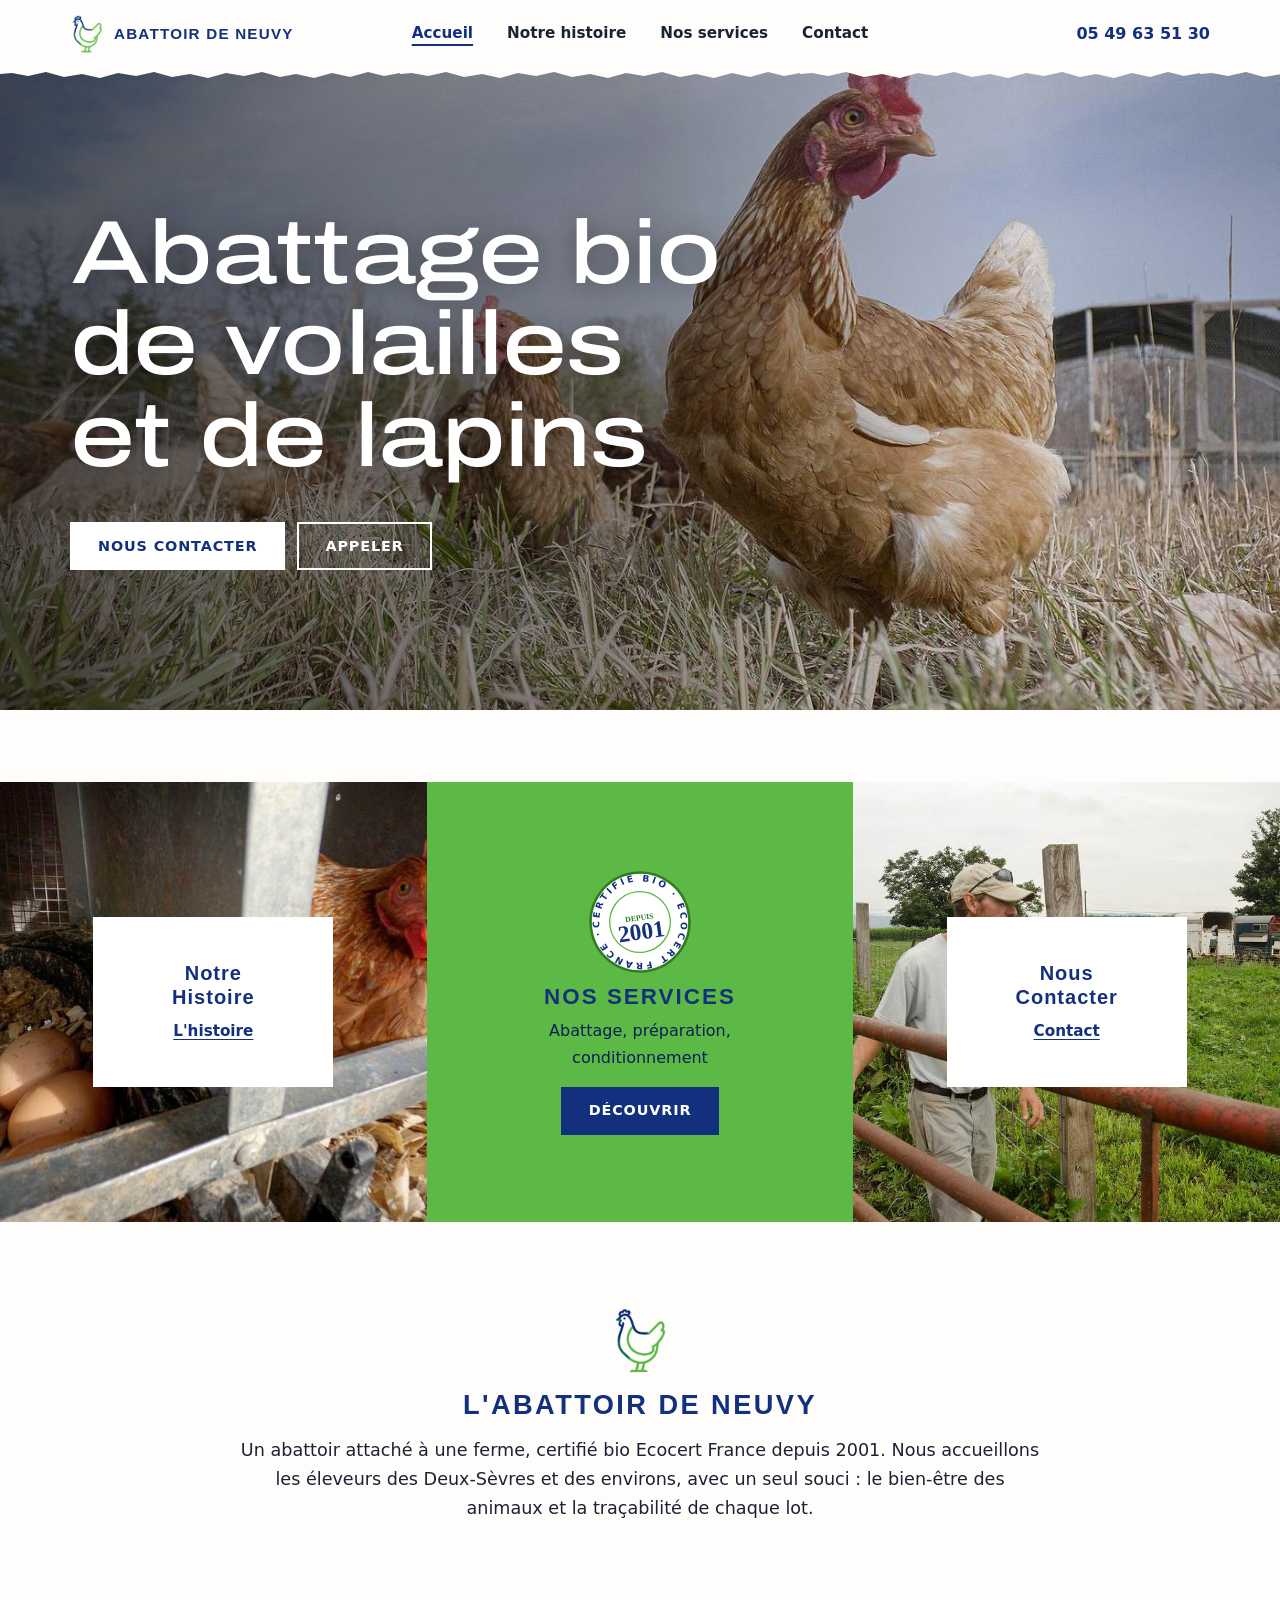
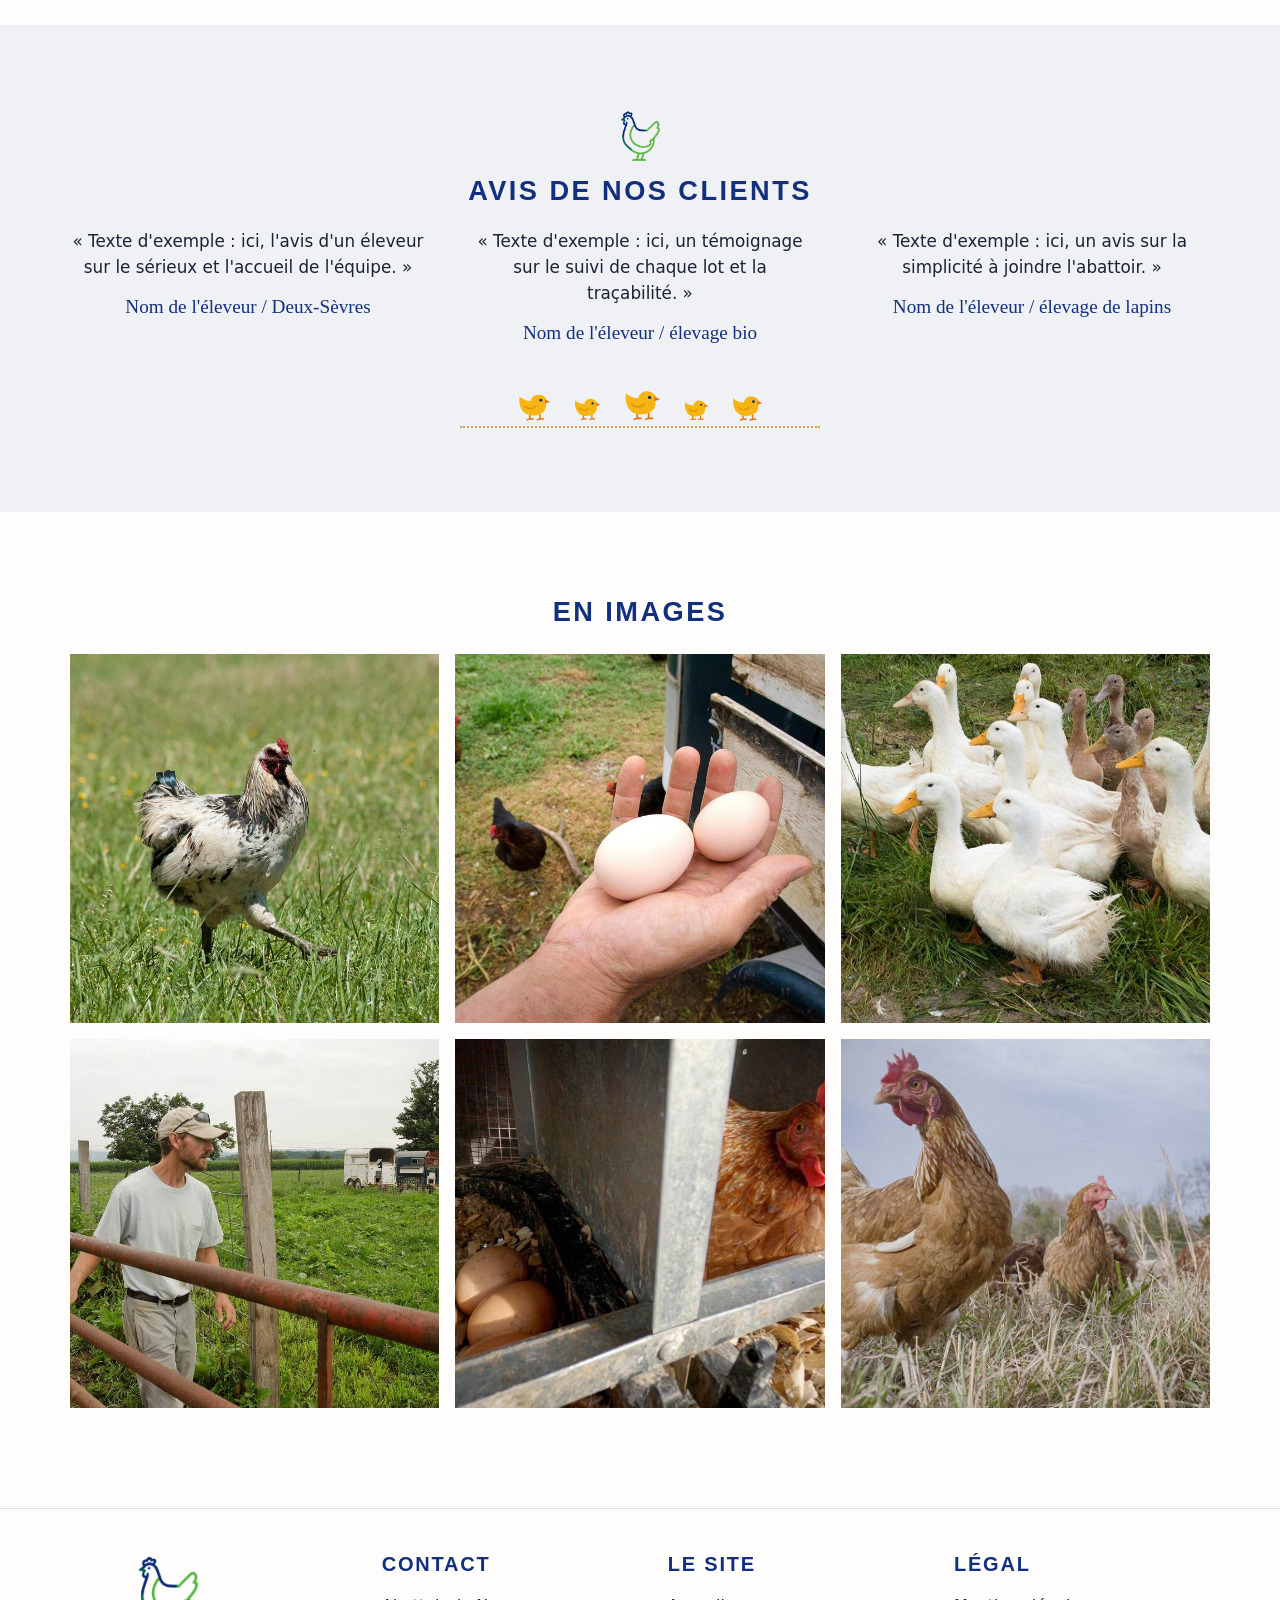
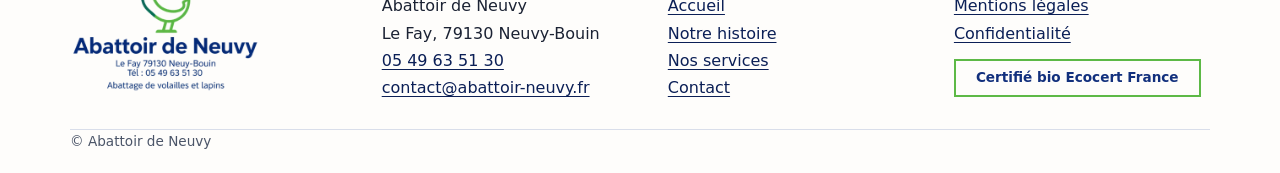
==== commit 7e61dfdf: "accessibilité, SEO/GEO et sécurité" ====
--- a/index.html
+++ b/index.html
@@ -2,13 +2,24 @@
 <html lang="fr">
 <head>
 <meta charset="utf-8">
+<meta http-equiv="Content-Security-Policy" content="default-src 'self'; script-src 'self'; style-src 'self' 'unsafe-inline'; img-src 'self' data:; font-src 'self'; connect-src 'self' https:; object-src 'none'; base-uri 'self'; form-action 'self'">
+<meta name="referrer" content="strict-origin-when-cross-origin">
 <meta name="viewport" content="width=device-width, initial-scale=1">
 <title>Abattoir de volailles bio en Deux-Sèvres | Abattoir de Neuvy</title>
 <meta name="description" content="Abattoir de volailles et de lapins certifié bio Ecocert France à Neuvy-Bouin (Deux-Sèvres). Contactez-nous en ligne.">
+<link rel="canonical" href="https://nelreli.github.io/Abattoir_Neuvy/">
+<meta property="og:type" content="website">
+<meta property="og:locale" content="fr_FR">
+<meta property="og:site_name" content="Abattoir de Neuvy">
+<meta property="og:title" content="Abattoir de volailles bio en Deux-Sèvres | Abattoir de Neuvy">
+<meta property="og:description" content="Abattoir de volailles et de lapins certifié bio Ecocert France à Neuvy-Bouin (Deux-Sèvres). Contactez-nous en ligne.">
+<meta property="og:url" content="https://nelreli.github.io/Abattoir_Neuvy/">
+<meta property="og:image" content="https://nelreli.github.io/Abattoir_Neuvy/assets/photos/poules-prairie.jpg">
+<meta name="twitter:card" content="summary_large_image">
 <meta name="theme-color" content="#fefdfb">
 <link rel="icon" type="image/png" href="assets/logo-poule.png">
-<link rel="stylesheet" href="css/style.css?v=d6dd2740">
-<script src="js/main.js?v=d6dd2740" defer></script>
+<link rel="stylesheet" href="css/style.css?v=fe90a8e7">
+<script src="js/main.js?v=fe90a8e7" defer></script>
 </head>
 <body>
 <a class="skip" href="#main">Aller au contenu</a>
@@ -33,19 +44,19 @@
 <div class="trio">
   <div class="tile">
     <img src="assets/photos/nid-oeufs.jpg" width="1000" height="562" alt="" loading="lazy">
-    <div class="label"><h3>Notre<br>histoire</h3><a href="histoire.html">L'histoire</a></div>
+    <div class="label"><h2>Notre <br>histoire</h2><a href="histoire.html">L'histoire</a></div>
   </div>
   <div class="tile tile-panel">
     <div>
       <div class="stamp"><svg viewBox="0 0 120 120" role="img" aria-label="Certifié bio Ecocert France depuis 2001"><circle cx="60" cy="60" r="57" fill="#ffffff" stroke="#2f7d1f" stroke-width="3"/><circle cx="60" cy="60" r="35" fill="none" stroke="#5db946" stroke-width="1.5"/><defs><path id="arc" d="M60,60 m-47,0 a47,47 0 1,1 94,0 a47,47 0 1,1 -94,0"/></defs><text font-family="system-ui,Arial,sans-serif" font-size="10.5" font-weight="700" fill="#12307d"><textPath href="#arc" textLength="290" lengthAdjust="spacing">CERTIFIÉ BIO · ECOCERT FRANCE · </textPath></text><text x="60" y="58" text-anchor="middle" font-family="Georgia,serif" font-size="9" font-weight="700" fill="#2f7d1f">DEPUIS</text><text x="60" y="80" text-anchor="middle" font-family="Georgia,serif" font-size="27" font-weight="700" fill="#12307d">2001</text></svg></div>
-      <h3>Nos services</h3>
+      <h2>Nos services</h2>
       <p>Abattage, préparation, conditionnement</p>
       <a class="btn btn-primary" href="services.html">Découvrir</a>
     </div>
   </div>
   <div class="tile">
     <img src="assets/photos/eleveur-cloture.jpg" width="1000" height="662" alt="" loading="lazy">
-    <div class="label"><h3>Nous<br>contacter</h3><a href="contact.html#formulaire">Contact</a></div>
+    <div class="label"><h2>Nous <br>contacter</h2><a href="contact.html#formulaire">Contact</a></div>
   </div>
 </div>
 
@@ -61,7 +72,7 @@
   <div class="wrap">
     <img class="avis-icon" src="assets/logo-poule.png" width="46" height="54" alt="" loading="lazy">
     <h2>Avis de nos clients</h2>
-    <ul class="avis-list" data-avis><li><blockquote><p>Texte d'exemple : ici, l'avis d'un éleveur sur le sérieux et l'accueil de l'équipe.</p><footer>Nom de l'éleveur / Deux-Sèvres</footer></blockquote></li><li><blockquote><p>Texte d'exemple : ici, un témoignage sur le suivi de chaque lot et la traçabilité.</p><footer>Nom de l'éleveur / élevage bio</footer></blockquote></li><li><blockquote><p>Texte d'exemple : ici, un avis sur la simplicité à joindre l'abattoir.</p><footer>Nom de l'éleveur / élevage de lapins</footer></blockquote></li></ul>
+    <ul class="avis-list" data-avis><li><blockquote><p>Texte d&#x27;exemple : ici, l&#x27;avis d&#x27;un éleveur sur le sérieux et l&#x27;accueil de l&#x27;équipe.</p><footer>Nom de l&#x27;éleveur / Deux-Sèvres</footer></blockquote></li><li><blockquote><p>Texte d&#x27;exemple : ici, un témoignage sur le suivi de chaque lot et la traçabilité.</p><footer>Nom de l&#x27;éleveur / élevage bio</footer></blockquote></li><li><blockquote><p>Texte d&#x27;exemple : ici, un avis sur la simplicité à joindre l&#x27;abattoir.</p><footer>Nom de l&#x27;éleveur / élevage de lapins</footer></blockquote></li></ul>
     <div class="parade" aria-hidden="true"><svg class="poussin vers-droite" viewBox="0 0 40 36" aria-hidden="true" focusable="false"><path d="M13 29v5m0 0h-4m4 0l3 1M25 29v5m0 0h-4m4 0l3 1" fill="none" stroke="#e8710a" stroke-width="1.8" stroke-linecap="round"/><path d="M12 6c6-2 11 2 12 7 5 0 9-2 13-5 1 8-1 14-5 18-4 4-11 5-17 3C8 27 5 22 6 16 4 11 7 7 12 6Z" fill="#f7b514"/><path d="M18 19c3 4 9 4 13 0" fill="none" stroke="#e09600" stroke-width="1.8" stroke-linecap="round"/><path d="M7 11L1 14l6 2Z" fill="#e8710a"/><circle cx="12" cy="12" r="1.7" fill="#12307d"/></svg><svg class="poussin vers-droite" viewBox="0 0 40 36" aria-hidden="true" focusable="false"><path d="M13 29v5m0 0h-4m4 0l3 1M25 29v5m0 0h-4m4 0l3 1" fill="none" stroke="#e8710a" stroke-width="1.8" stroke-linecap="round"/><path d="M12 6c6-2 11 2 12 7 5 0 9-2 13-5 1 8-1 14-5 18-4 4-11 5-17 3C8 27 5 22 6 16 4 11 7 7 12 6Z" fill="#f7b514"/><path d="M18 19c3 4 9 4 13 0" fill="none" stroke="#e09600" stroke-width="1.8" stroke-linecap="round"/><path d="M7 11L1 14l6 2Z" fill="#e8710a"/><circle cx="12" cy="12" r="1.7" fill="#12307d"/></svg><svg class="poussin vers-droite" viewBox="0 0 40 36" aria-hidden="true" focusable="false"><path d="M13 29v5m0 0h-4m4 0l3 1M25 29v5m0 0h-4m4 0l3 1" fill="none" stroke="#e8710a" stroke-width="1.8" stroke-linecap="round"/><path d="M12 6c6-2 11 2 12 7 5 0 9-2 13-5 1 8-1 14-5 18-4 4-11 5-17 3C8 27 5 22 6 16 4 11 7 7 12 6Z" fill="#f7b514"/><path d="M18 19c3 4 9 4 13 0" fill="none" stroke="#e09600" stroke-width="1.8" stroke-linecap="round"/><path d="M7 11L1 14l6 2Z" fill="#e8710a"/><circle cx="12" cy="12" r="1.7" fill="#12307d"/></svg><svg class="poussin vers-droite" viewBox="0 0 40 36" aria-hidden="true" focusable="false"><path d="M13 29v5m0 0h-4m4 0l3 1M25 29v5m0 0h-4m4 0l3 1" fill="none" stroke="#e8710a" stroke-width="1.8" stroke-linecap="round"/><path d="M12 6c6-2 11 2 12 7 5 0 9-2 13-5 1 8-1 14-5 18-4 4-11 5-17 3C8 27 5 22 6 16 4 11 7 7 12 6Z" fill="#f7b514"/><path d="M18 19c3 4 9 4 13 0" fill="none" stroke="#e09600" stroke-width="1.8" stroke-linecap="round"/><path d="M7 11L1 14l6 2Z" fill="#e8710a"/><circle cx="12" cy="12" r="1.7" fill="#12307d"/></svg><svg class="poussin vers-droite" viewBox="0 0 40 36" aria-hidden="true" focusable="false"><path d="M13 29v5m0 0h-4m4 0l3 1M25 29v5m0 0h-4m4 0l3 1" fill="none" stroke="#e8710a" stroke-width="1.8" stroke-linecap="round"/><path d="M12 6c6-2 11 2 12 7 5 0 9-2 13-5 1 8-1 14-5 18-4 4-11 5-17 3C8 27 5 22 6 16 4 11 7 7 12 6Z" fill="#f7b514"/><path d="M18 19c3 4 9 4 13 0" fill="none" stroke="#e09600" stroke-width="1.8" stroke-linecap="round"/><path d="M7 11L1 14l6 2Z" fill="#e8710a"/><circle cx="12" cy="12" r="1.7" fill="#12307d"/></svg></div>
   </div>
 </section>
@@ -73,14 +84,12 @@
   </div>
 </section>
 
-<script type="application/ld+json">
-{"@context": "https://schema.org", "@type": "LocalBusiness", "name": "Abattoir de Neuvy", "description": "Abattoir de volailles et de lapins certifié bio Ecocert France, Deux-Sèvres.", "telephone": "+33549635130", "address": {"@type": "PostalAddress", "streetAddress": "Le Fay", "postalCode": "79130", "addressLocality": "Neuvy-Bouin", "addressCountry": "FR"}}
-</script>
+<script type="application/ld+json">{"@context": "https://schema.org", "@type": "LocalBusiness", "@id": "https://nelreli.github.io/Abattoir_Neuvy/#abattoir", "name": "Abattoir de Neuvy", "description": "Abattoir de volailles et de lapins certifié bio Ecocert France, Deux-Sèvres.", "url": "https://nelreli.github.io/Abattoir_Neuvy/", "logo": "https://nelreli.github.io/Abattoir_Neuvy/assets/logo-complet.png", "image": "https://nelreli.github.io/Abattoir_Neuvy/assets/photos/poules-prairie.jpg", "telephone": "+33549635130", "email": "contact@abattoir-neuvy.fr", "address": {"@type": "PostalAddress", "streetAddress": "Le Fay", "postalCode": "79130", "addressLocality": "Neuvy-Bouin", "addressRegion": "Deux-Sèvres", "addressCountry": "FR"}, "openingHoursSpecification": {"@type": "OpeningHoursSpecification", "dayOfWeek": ["Monday", "Tuesday", "Wednesday", "Thursday"], "opens": "06:00", "closes": "15:00"}, "knowsAbout": ["Abattage de poulets", "Abattage de pintades", "Abattage de canards", "Abattage de lapins", "Agriculture biologique"], "hasOfferCatalog": {"@type": "OfferCatalog", "name": "Prestations", "itemListElement": [{"@type": "Offer", "itemOffered": {"@type": "Service", "name": "Abattage de volailles et de lapins"}}, {"@type": "Offer", "itemOffered": {"@type": "Service", "name": "Préparation et transformation"}}, {"@type": "Offer", "itemOffered": {"@type": "Service", "name": "Conditionnement sous vide et étiquetage"}}, {"@type": "Offer", "itemOffered": {"@type": "Service", "name": "Gestion et traçabilité"}}, {"@type": "Offer", "itemOffered": {"@type": "Service", "name": "Accompagnement des professionnels"}}]}}</script>
 </main>
 <footer class="site-footer">
   <div class="wrap">
     <div class="foot-grid">
-      <p class="foot-logo"><img src="assets/logo-complet.png" width="900" height="655" alt="Logo Abattoir de Neuvy : une poule au trait bleu marine et vert" loading="lazy"></p>
+      <p class="foot-logo"><img src="assets/logo-complet.png" width="450" height="328" alt="Logo Abattoir de Neuvy : une poule au trait bleu marine et vert" loading="lazy"></p>
       <div>
         <h2>Contact</h2>
         <p>Abattoir de Neuvy<br><span data-cfg="adresse">Le Fay, 79130 Neuvy-Bouin</span><br><a data-cfg-tel href="tel:+33549635130"><span data-cfg="tel">05 49 63 51 30</span></a><br><a data-cfg-mail href="mailto:contact@abattoir-neuvy.fr">contact@abattoir-neuvy.fr</a></p>
--- a/css/style.css
+++ b/css/style.css
@@ -33,7 +33,7 @@
 .wrap { width: 100%; max-width: 1180px; margin: 0 auto; padding: 0 20px; }
 
 h1, h2, h3 { font-family: var(--display); color: var(--navy); line-height: 1.15; margin: 0 0 .6em; }
-h2 { font-size: 1.45rem; font-weight: 700; text-transform: uppercase; letter-spacing: .09em; }
+h2, h1.titre-section { font-size: 1.45rem; font-weight: 700; text-transform: uppercase; letter-spacing: .09em; }
 h3 { font-size: 1.1rem; font-weight: 700; }
 p { margin: 0 0 1em; }
 .center { text-align: center; }
@@ -89,10 +89,10 @@
 .tile { position: relative; min-height: 340px; display: grid; place-items: center; padding: 28px 20px; text-align: center; overflow: hidden; }
 .tile > img { position: absolute; inset: 0; width: 100%; height: 100%; object-fit: cover; }
 .tile .label { position: relative; background: #fff; padding: 40px 12px; width: 240px; max-width: 90%; text-align: center; box-sizing: border-box; height: 170px; display: flex; flex-direction: column; justify-content: center; }
-.tile .label h3 { text-transform: capitalize; letter-spacing: .05em; white-space: nowrap; margin-bottom: .5em; line-height: 1.2; font-size: 1.25rem; }
+.tile .label h2 { text-transform: capitalize; letter-spacing: .05em; white-space: nowrap; margin-bottom: .5em; line-height: 1.2; font-size: 1.25rem; }
 .tile-panel { background: var(--panel); }
 .tile-panel .stamp { margin: 0 auto 10px; }
-.tile-panel h3 { text-transform: uppercase; letter-spacing: .09em; font-size: 1.4rem; margin-bottom: .4em; }
+.tile-panel h2 { text-transform: uppercase; letter-spacing: .09em; font-size: 1.4rem; margin-bottom: .4em; }
 .tile-panel p { margin: 0 auto 1em; max-width: 18em; color: var(--navy-dark); }
 
 /* Sections */
@@ -237,7 +237,7 @@
 /* Ordinateur */
 @media (min-width: 900px) {
   body { padding-bottom: 0; }
-  h2 { font-size: 1.7rem; }
+  h2, h1.titre-section { font-size: 1.7rem; }
   .callbar { display: none; }
   .menu-btn { display: none; }
   .nav { display: flex !important; position: static; background: transparent; padding: 0; margin: 0; gap: 34px; }
@@ -295,7 +295,7 @@
 .hero-img { align-items: center; }
 .hero-img .wrap { padding-top: 56px; padding-bottom: 56px; }
 .hero-img h1:last-child { margin-bottom: 0; }
-.hero-img::after { background: linear-gradient(to right, rgba(0,0,0,.38), rgba(0,0,0,0) 65%); }
+.hero-img::after { background: linear-gradient(to right, rgba(0,0,0,.55), rgba(0,0,0,.34) 50%, rgba(0,0,0,0) 80%); }
 
 /* Police des grands titres : Archivo large (licence SIL OFL), hebergee avec le site */
 @font-face { font-family: "Archivo Large"; src: url("../assets/fonts/archivo-large-500.woff2") format("woff2"); font-weight: 500; font-display: swap; }
@@ -329,10 +329,13 @@
 
 /* Avis : file de poussins qui trottinent sous les temoignages */
 .parade { display: flex; justify-content: center; align-items: flex-end; gap: 22px; margin: 40px auto 0; max-width: 360px; padding-bottom: 6px; border-bottom: 2px dotted #c9a24a; }
-.parade .poussin { flex: none; width: 34px; height: auto; transform: scaleX(-1); animation: trotte 1.6s ease-in-out infinite; }
+.parade .poussin { flex: none; width: 34px; height: auto; transform: scaleX(-1); animation: trotte 1.6s ease-in-out 2; }
 .parade .poussin:nth-child(2) { width: 28px; animation-delay: .2s; }
 .parade .poussin:nth-child(3) { width: 38px; animation-delay: .4s; }
 .parade .poussin:nth-child(4) { width: 26px; animation-delay: .6s; }
 .parade .poussin:nth-child(5) { width: 32px; animation-delay: .8s; }
 @keyframes trotte { 0%, 60%, 100% { translate: 0 0; } 30% { translate: 0 -7px; } }
 @media (prefers-reduced-motion: reduce) { .parade .poussin { animation: none; } }
+
+/* Mobile : voile neutre plus soutenu pour lire le titre sur la photo */
+@media (max-width: 639px) { .hero-img::after { background: linear-gradient(to right, rgba(0,0,0,.6), rgba(0,0,0,.48) 60%, rgba(0,0,0,.3)); } }
